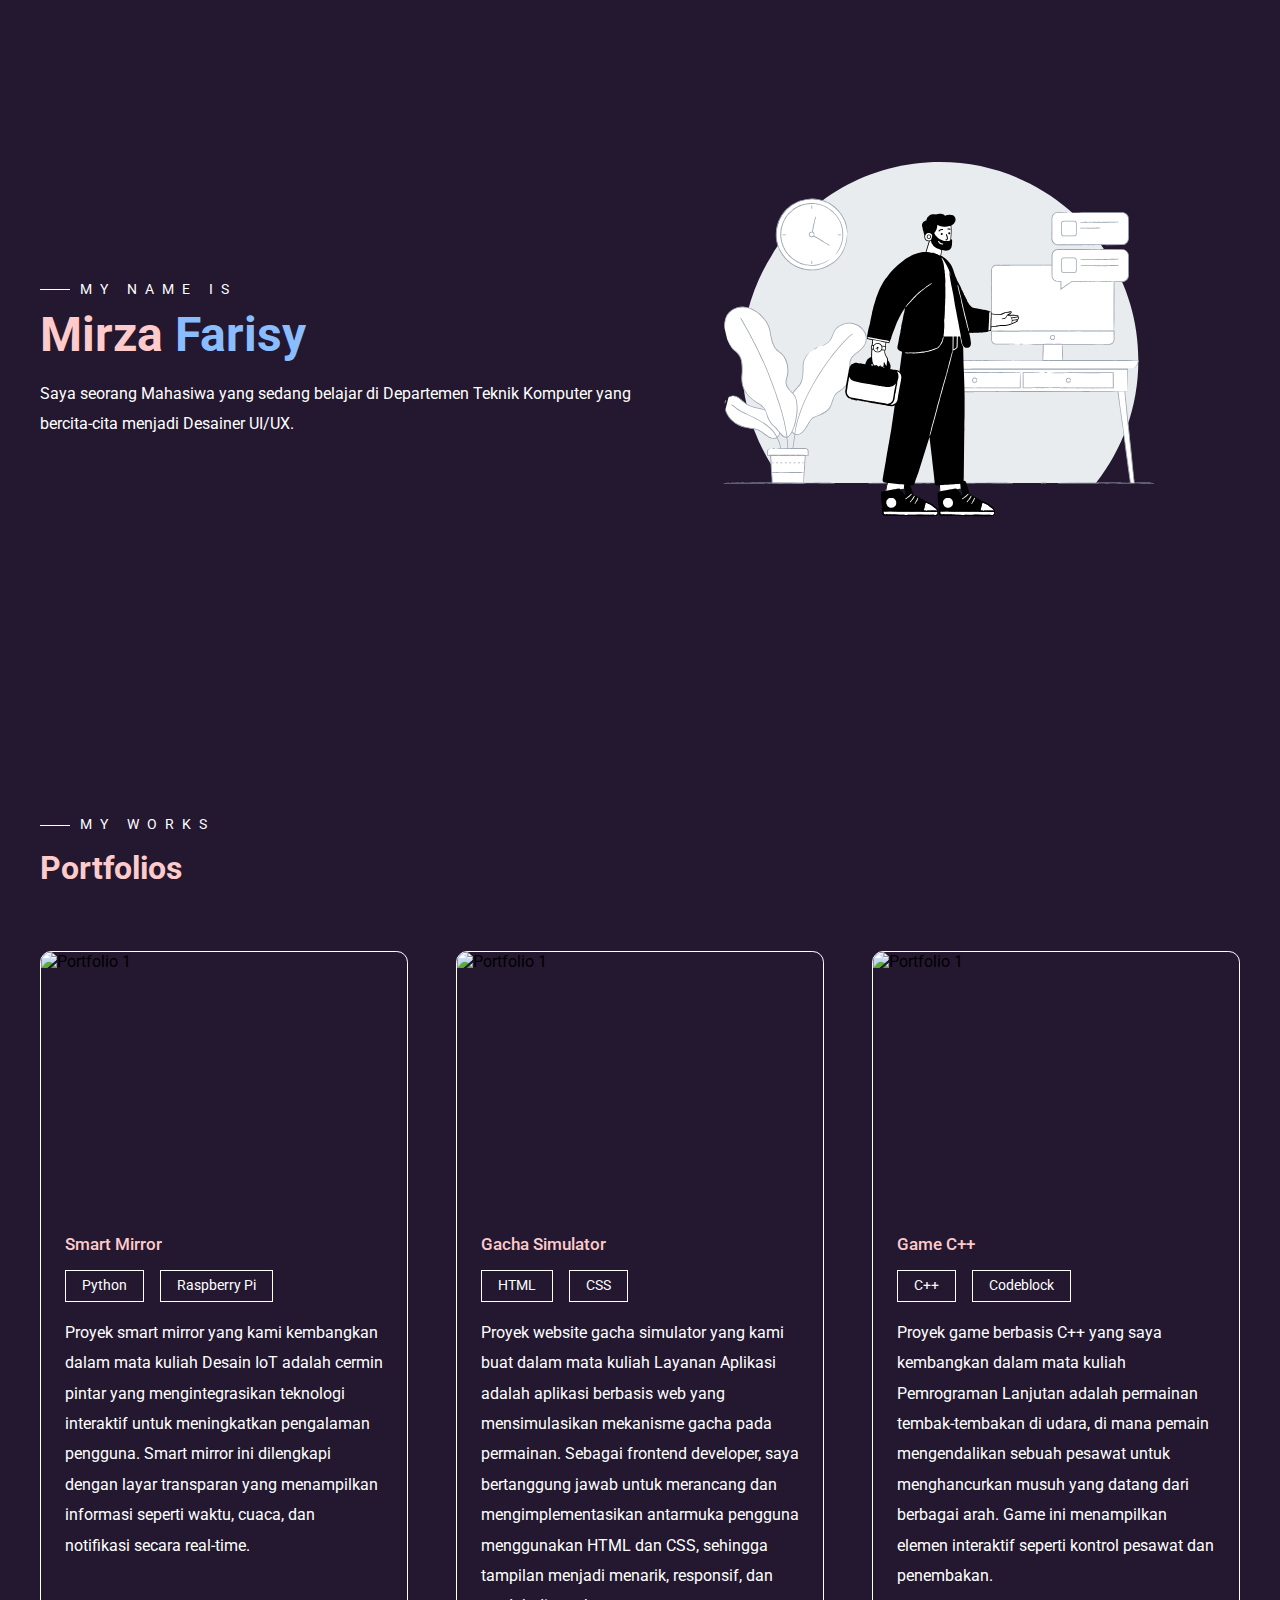
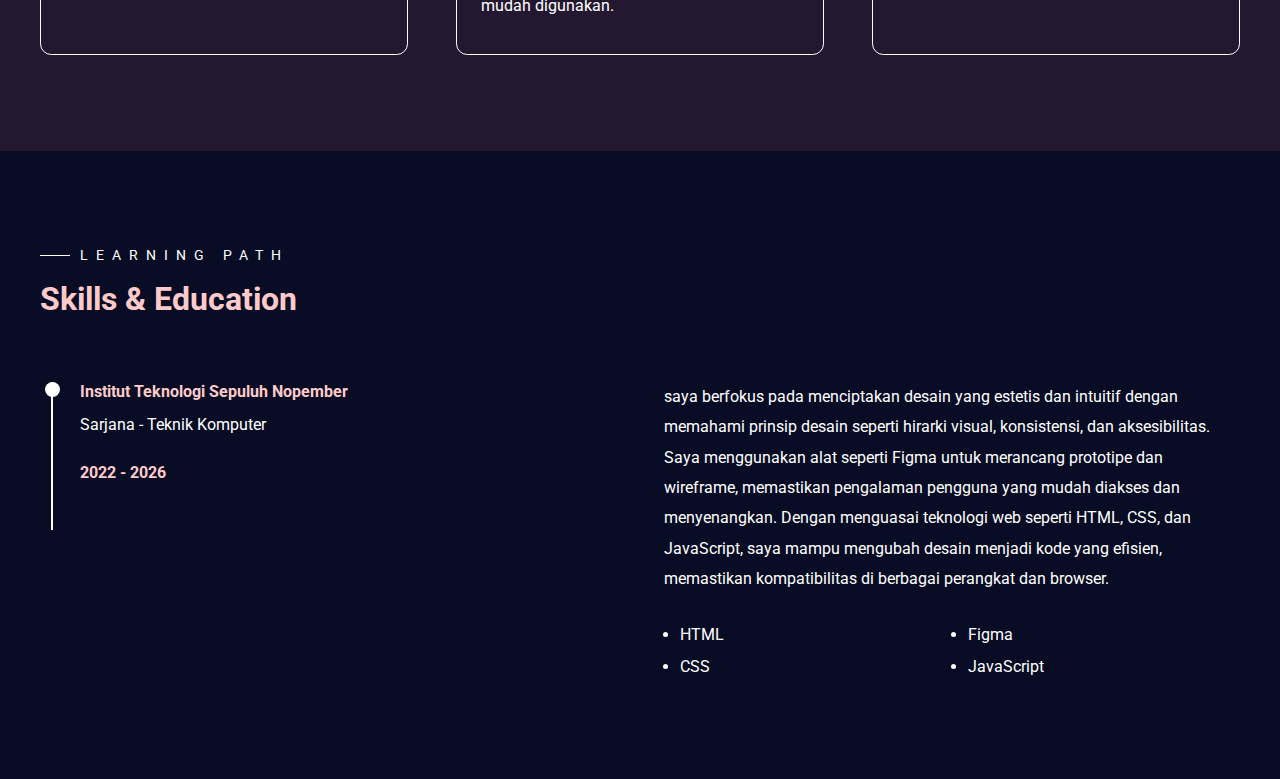
==== index.html @ b28efda4 "Add files via upload" ====
<!DOCTYPE html>
<html lang="en">
  <head>
    <meta charset="UTF-8" />
    <meta name="viewport" content="width=device-width, initial-scale=1.0" />
    <link rel="stylesheet" href="portofolio sementara.css" />
    <link rel="stylesheet" href="portofolio sementara2.css" />
    <title>Dimas Abimanyu - Software Engineer</title>
  </head>
  <body>
    <!-- Header -->
    <header>
      <div class="main-container">
        <div class="nav">
          <div class="logo">
            <a href="/"></a>
          </div>

          

          <div class="burger">
            <div class="line-1"></div>
            <div class="line-2"></div>
            <div class="line-3"></div>
          </div>
        </div>

        <section id="hero">
          <div class="hero-left">
            <h3 class="pre-title">My name is</h3>
            <h1 class="hero-name">Mirza <span>Farisy</span></h1>
            <p>
              Saya seorang Mahasiwa yang sedang belajar di 
              Departemen Teknik Komputer yang 
              bercita-cita menjadi Desainer UI/UX.
            </p>
          </div>

          <div class="hero-right">
            <img src="hero.svg" alt="Person Standing" />
          </div>
        </section>
      </div>
    </header>
    <!-- End Header -->

  

    <!-- Portfolios -->
    <section id="portfolios">
      <div class="portfolios main-container">
        <h3 class="pre-title">My Works</h3>
        <h1 class="section-title">Portfolios</h1>

        <div class="grid-3">
          <!-- Portfolio 1 -->
          <div class="portfolio">
            <div class="portfolio-cover">
              <img
                src="./images/portfolios/portfolio-1.png"
                alt="Portfolio 1"
              />
            </div>
            <div class="portfolio-info">
              <div class="portfolio-title">
                <h4>Smart Mirror</h4>
                <a href="/" class="portfolio-link"></a>
              </div>
              <div class="portfolio-tags">
                <div>Python</div>
                <div>Raspberry Pi</div>
              </div>
              <p>
                Proyek smart mirror yang kami kembangkan dalam mata kuliah Desain IoT adalah cermin pintar yang mengintegrasikan teknologi 
                interaktif untuk meningkatkan pengalaman pengguna. Smart mirror ini dilengkapi dengan layar transparan yang menampilkan informasi 
                seperti waktu, cuaca, dan notifikasi secara real-time.
              </p>
            </div>
          </div>

          <!-- Portfolio 2 -->
          <div class="portfolio">
            <div class="portfolio-cover">
              <img
                src="./images/portfolios/portfolio-2.png"
                alt="Portfolio 1"
              />
            </div>
            <div class="portfolio-info">
              <div class="portfolio-title">
                <h4>Gacha Simulator</h4>
                <a href="/" class="portfolio-link"></a>
              </div>
              <div class="portfolio-tags">
                <div>HTML</div>
                <div>CSS</div>
              </div>
              <p>
                Proyek website gacha simulator yang kami buat dalam mata kuliah Layanan Aplikasi adalah aplikasi berbasis 
                web yang mensimulasikan mekanisme gacha pada permainan. Sebagai frontend developer, saya bertanggung jawab untuk merancang 
                dan mengimplementasikan antarmuka pengguna menggunakan HTML dan CSS, sehingga tampilan menjadi menarik, responsif, dan mudah digunakan.
              </p>
            </div>
          </div>

          <!-- Portfolio 3 -->
          <div class="portfolio">
            <div class="portfolio-cover">
              <img
                src="./images/portfolios/portfolio-3.jpeg"
                alt="Portfolio 1"
              />
            </div>
            <div class="portfolio-info">
              <div class="portfolio-title">
                <h4>Game C++</h4>
                <a href="/" class="portfolio-link"></a>
              </div>
              <div class="portfolio-tags">
                <div>C++</div>
                <div>Codeblock</div>
              </div>
              <p>
                Proyek game berbasis C++ yang saya kembangkan dalam mata kuliah Pemrograman Lanjutan adalah permainan tembak-tembakan di udara, di mana pemain mengendalikan sebuah 
                pesawat untuk menghancurkan musuh yang datang dari berbagai arah. Game ini menampilkan elemen interaktif seperti kontrol pesawat dan penembakan.
              </p>
            </div>
          </div>
        </div>
      </div>
    </section>
    <!-- End Portfolios -->

    <!-- Skills & Education -->
    <section id="skills">
      <div class="skills main-container">
        <h3 class="pre-title">Learning Path</h3>
        <h1 class="section-title">Skills & Education</h1>

        <div class="skills-grid">
          <div class="skills-left">
            <div class="education">
              <div class="line">
                <div></div>
              </div>
              <div class="education-info">
                <h4 class="education-title">Institut Teknologi Sepuluh Nopember</h4>
                <p>Sarjana - Teknik Komputer</p>
                <h4 class="education-years">2022 - 2026</h4>
              </div>
            </div>
          </div>

          <div class="skills-right">
            <p>
              saya berfokus pada menciptakan desain yang estetis dan intuitif dengan memahami prinsip desain seperti hirarki visual, konsistensi, dan 
              aksesibilitas. Saya menggunakan alat seperti Figma untuk merancang prototipe dan wireframe, memastikan pengalaman pengguna yang 
              mudah diakses dan menyenangkan. Dengan menguasai teknologi web seperti HTML, CSS, dan JavaScript, saya mampu mengubah desain menjadi kode yang efisien, 
              memastikan kompatibilitas di berbagai perangkat dan browser.
            </p>

            <div class="skills-list">
              <ul>
                <li>HTML</li>
                <li>CSS</li>
              </ul>

              <ul>
                <li>Figma</li>
                <li>JavaScript</li>
              </ul>
            </div>
          </div>
        </div>
      </div>
    </section>
    <!-- End Skills & Education  -->

  
    <!-- End Contact -->

 

    <script src="portofolio sementara.js"></script>
  </body>
</html>
---- portofolio sementara.css ----
@import url("https://fonts.googleapis.com/css2?family=Roboto:wght@300;400;500;700;900&display=swap");

:root {
  --primaryTextColor: #ffcaca; /* Untuk title atau judul */
  --secondaryTextColor: #ffffff; /* Untuk text biasa seperti paragraph contohnya */

  --borderColor: #ffffff;
  --lineColor: #ffffff; /* untuk line di pre-title */

  --primaryBackgroundColor: #130820ee;
  --secondaryBackgroundColor: #080c24;
  --thirdBackgroundColor: #f5f3fe;

  --primaryIconColor: #8abdff;
  --primaryIconColorHover: #5d51e8;

  --sectionPadding: 6rem 0;

  --itemBorderRadius: 0.7rem;
}

* {
  margin: 0;
  padding: 0;
  box-sizing: border-box;
  scroll-behavior: smooth;
}

body {
  font-family: "Roboto", sans-serif;
  background-color: var(--primaryBackgroundColor);
}

h1,
h2,
h3,
h4,
h5,
h6,
strong {
  color: var(--primaryTextColor);
}

p {
  font-size: 1rem; /* 16 px */
  line-height: 1.9rem; /*30.4 px */
}

p,
span,
label,
input,
textarea,
li {
  color: var(--secondaryTextColor);
}

a {
  text-decoration: none;
}

/* End Preparation */

.main-container {
  width: 1200px;
  margin: 0 auto;
}

@media screen and (max-width: 1200px) {
  .main-container {
    width: 90%;
  }
}

/* Buttons */


/* Titles */
.section-title {
  margin: 1rem 0 4rem;
  font-size: 2rem;
}

.pre-title {
  text-transform: uppercase;
  letter-spacing: 0.5rem;
  color: var(--secondaryTextColor);
  position: relative;
  padding-left: 40px;
  width: fit-content;
  font-weight: 400;
  font-size: 0.9rem;
}

.pre-title::before {
  content: "";
  width: 30px;
  height: 1px;
  background: var(--lineColor);
  position: absolute;
  display: block;
  left: 0;
  top: 50%;
}

/* Layouts */
.grid-3 {
  display: grid;
  /* grid-template-columns: 1fr 1fr 1fr; use this first, use code below when its time for explaining responsive design part */
  grid-template-columns: repeat(auto-fit, minmax(250px, 1fr));
  gap: 3rem;
}

/* --- Logo and Navigation Menu --- */


/* Logo */


/* Navigation Menu */


/* Burger - Save for later on video */
.burger div {
  width: 25px;
  height: 2px;
  background-color: #000;
  margin: 7px;
  transition: all 0.3s;
  z-index: 99;
}

.burger {
  display: none;
  z-index: 99;
  position: fixed;
  top: 33px;
  right: 35px;
}

/* Hero Section */
#hero {
  height: 720px;
  display: grid;
  grid-template-columns: 1fr 1fr;
  /* We're not going to use automatic template columns, because we need to know when the columns is go below. So we can exchange the order of the element */
  align-items: center;
}

.hero-name {
  font-size: 3rem;
  font-weight: 700;
  margin: 0.5rem 0 1rem;
}

.hero-name span {
  color: var(--primaryIconColor) !important;
}

.hero-right img {
  width: 90%;
}

.hero-right {
  display: flex;
  justify-content: center;
}

/* Services Section */


/* Portfolios */
#portfolios {
  padding: var(--sectionPadding);
}

.portfolio {
  border-radius: var(--itemBorderRadius);
  overflow: hidden; /* supaya gambar yang diatas itu dia ngikut border radiusnya, karena yang dikasih border radius disini adalah div portfolio ini */
  border: 1px solid var(--borderColor);
}

.portfolio-cover {
  height: 250px;
}

.portfolio img {
  width: 100%;
  height: 100%;
  object-fit: cover;
}

.portfolio-info {
  padding: 2rem 1.5rem;
}

.portfolio-title {
  display: flex;
  justify-content: space-between;
  align-items: center;
  gap: 1rem;
}

.portfolio h4 {
  font-weight: 500;
  font-size: 1.05rem;
}

.portfolio-title a svg:hover {
  fill: var(--primaryIconColor);
}

.portfolio-title a svg {
  transition: 0.2s ease-in-out;
}

.portfolio-tags {
  display: flex;
  gap: 1rem;
  margin: 1rem 0;
}

.portfolio-tags div {
  font-size: 0.9rem;
  border: 1px solid var(--borderColor);
  padding: 0.4rem 1rem;
  color: var(--secondaryTextColor);
}

.portfolio-tags div {
  font-size: 0.9rem;
  border: 1px solid var(--borderColor);
  padding: 0.4rem 1rem;
  color: var(--secondaryTextColor);
}

/* Skills and Education */
#skills {
  padding: var(--sectionPadding);
  background: var(--secondaryBackgroundColor);
}

.skills-grid {
  display: grid;
  /* grid-template-columns: 40% 60%; */
  grid-template-columns: repeat(auto-fit, minmax(350px, 1fr));
  gap: 3rem;
}

.education {
  display: flex;
  gap: 1rem;
}

.education .line {
  padding: 0 0.7rem;
}

.education .line div {
  width: 2px;
  height: 100%;
  background: var(--borderColor);
  position: relative;
}

.education-info p {
  margin: 0.6rem 0 1.4rem;
}

.education-years {
  margin-bottom: 3rem;
}

/* The dot on the line */
.education .line div:before {
  content: "";
  width: 15px;
  height: 15px;
  background: var(--borderColor);
  border-radius: 50%;
  position: absolute;
  left: -6px;
}

/* Right side of Skills */
.skills-list {
  display: grid;
  grid-template-columns: 1fr 1fr;
  margin-top: 1.5rem;
}

.skills-right ul {
  line-height: 2rem;
  padding: 0 1rem;
}

/* Contact Section */


/* Contact Section - Right Side */

/* Footer Section */
---- portofolio sementara2.css ----
@media screen and (max-width: 1000px) {
  p {
    font-size: 0.9rem;
    line-height: 1.8;
  }

  .grid-3 {
    gap: 1rem;
  }

  .skills-right ul li {
    font-size: 0.9rem;
  }
}

@media screen and (max-width: 825px) {
  /* Burger */
  .burger {
    display: block;
    cursor: pointer;
  }

  .toggle-burger .line-1 {
    transform: rotate(-45deg) translate(-5px, 7px);
  }

  .toggle-burger .line-2 {
    opacity: 0;
  }

  .toggle-burger .line-3 {
    transform: rotate(45deg) translate(-5px, -7px);
  }

  /* Navigation */
  nav {
    position: fixed;
    width: 50%;
    right: 0;
    top: 0;
    height: 100vh;
    flex-direction: column;
    background: var(--primaryBackgroundColor);
    border-left: 1px solid var(--borderColor);
    z-index: 9;
    transform: translateX(100%);
    transition: 0.2s ease-in-out;
  }

  nav ul {
    height: 100vh;
    align-items: center;
    flex-direction: column;
    justify-content: center;
  }

  .nav-active {
    transform: translateX(0);
  }
  /* End of Navigation */

  :root {
    --sectionPadding: 4rem 0;
  }

  /* Titles */
  .section-title {
    font-size: 1.6rem;
    margin: 0.6rem 0 2.5rem;
  }

  .pre-title {
    font-size: 0.8rem;
  }

  /* Hero Section */
  #hero {
    grid-template-columns: 1fr;
    height: fit-content;
  }

  .hero-right {
    order: -1;
  }

  .hero-right img {
    width: 70%;
  }

  .hero-left {
    text-align: center;
    padding-bottom: 5rem;
  }

  .hero-left .pre-title {
    margin: 0 auto;
  }

  .hero-name {
    font-size: 2.3rem;
    margin-bottom: 0.5rem;
  }

  /* Skills Section */
  .skills-grid {
    gap: 1rem;
  }

  /* Footer */
  footer {
    padding: 2rem 0;
  }
}

/* Mobile Size */
@media screen and (max-width: 640px) {
  /* Titles */
  .section-title {
    font-size: 1.3rem;
  }

  .pre-title {
    font-size: 0.7rem;
  }
}
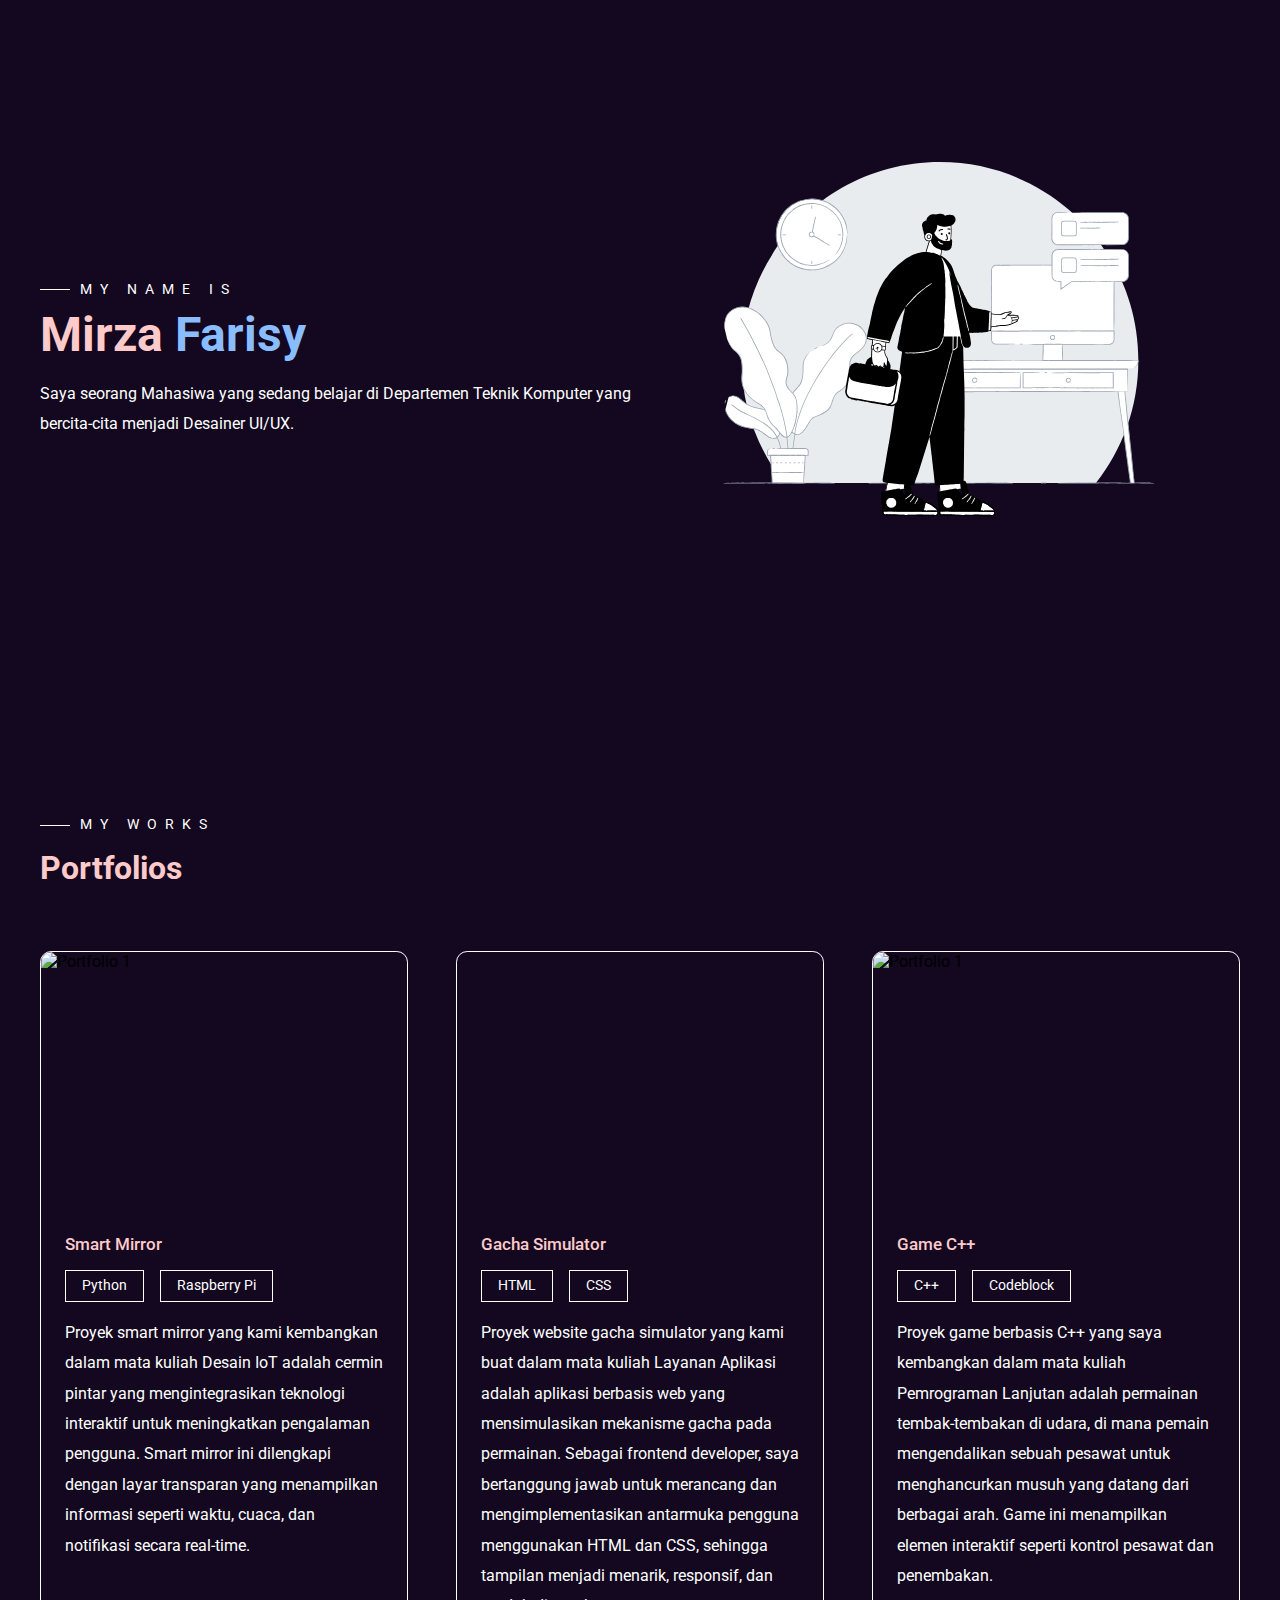
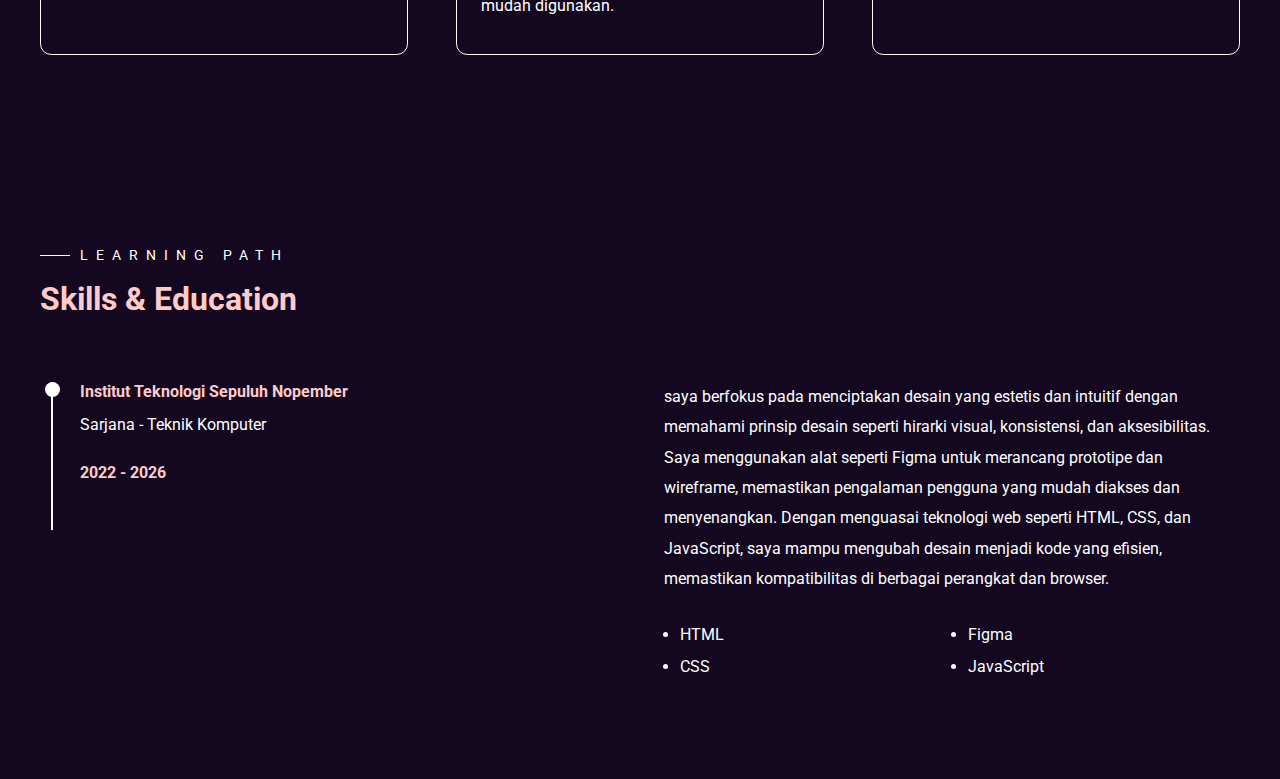
==== commit c772b3e9: "add video" ====
--- a/index.html
+++ b/index.html
@@ -5,7 +5,7 @@
     <meta name="viewport" content="width=device-width, initial-scale=1.0" />
     <link rel="stylesheet" href="portofolio sementara.css" />
     <link rel="stylesheet" href="portofolio sementara2.css" />
-    <title>Dimas Abimanyu - Software Engineer</title>
+    <title>Portofolio Sementara</title>
   </head>
   <body>
     <!-- Header -->
@@ -81,10 +81,11 @@
           <!-- Portfolio 2 -->
           <div class="portfolio">
             <div class="portfolio-cover">
-              <img
-                src="./images/portfolios/portfolio-2.png"
+              <video autoplay muted loop>
+                <source src="Gacha Simulator Web.mov">
                 alt="Portfolio 1"
-              />
+              </video>
+            
             </div>
             <div class="portfolio-info">
               <div class="portfolio-title">
@@ -107,7 +108,7 @@
           <div class="portfolio">
             <div class="portfolio-cover">
               <img
-                src="./images/portfolios/portfolio-3.jpeg"
+                src="thumbnail game c++ 2.png"
                 alt="Portfolio 1"
               />
             </div>
--- a/portofolio sementara.css
+++ b/portofolio sementara.css
@@ -7,8 +7,8 @@
   --borderColor: #ffffff;
   --lineColor: #ffffff; /* untuk line di pre-title */
 
-  --primaryBackgroundColor: #130820ee;
-  --secondaryBackgroundColor: #080c24;
+  --primaryBackgroundColor: #130820;
+  --secondaryBackgroundColor: #130820;
   --thirdBackgroundColor: #f5f3fe;
 
   --primaryIconColor: #8abdff;
@@ -190,6 +190,13 @@
   object-fit: cover;
 }
 
+.portfolio video {
+  width: 100%;
+  height: 100%;
+  object-fit: var(--primaryIconColorHover);
+}
+
+
 .portfolio-info {
   padding: 2rem 1.5rem;
 }
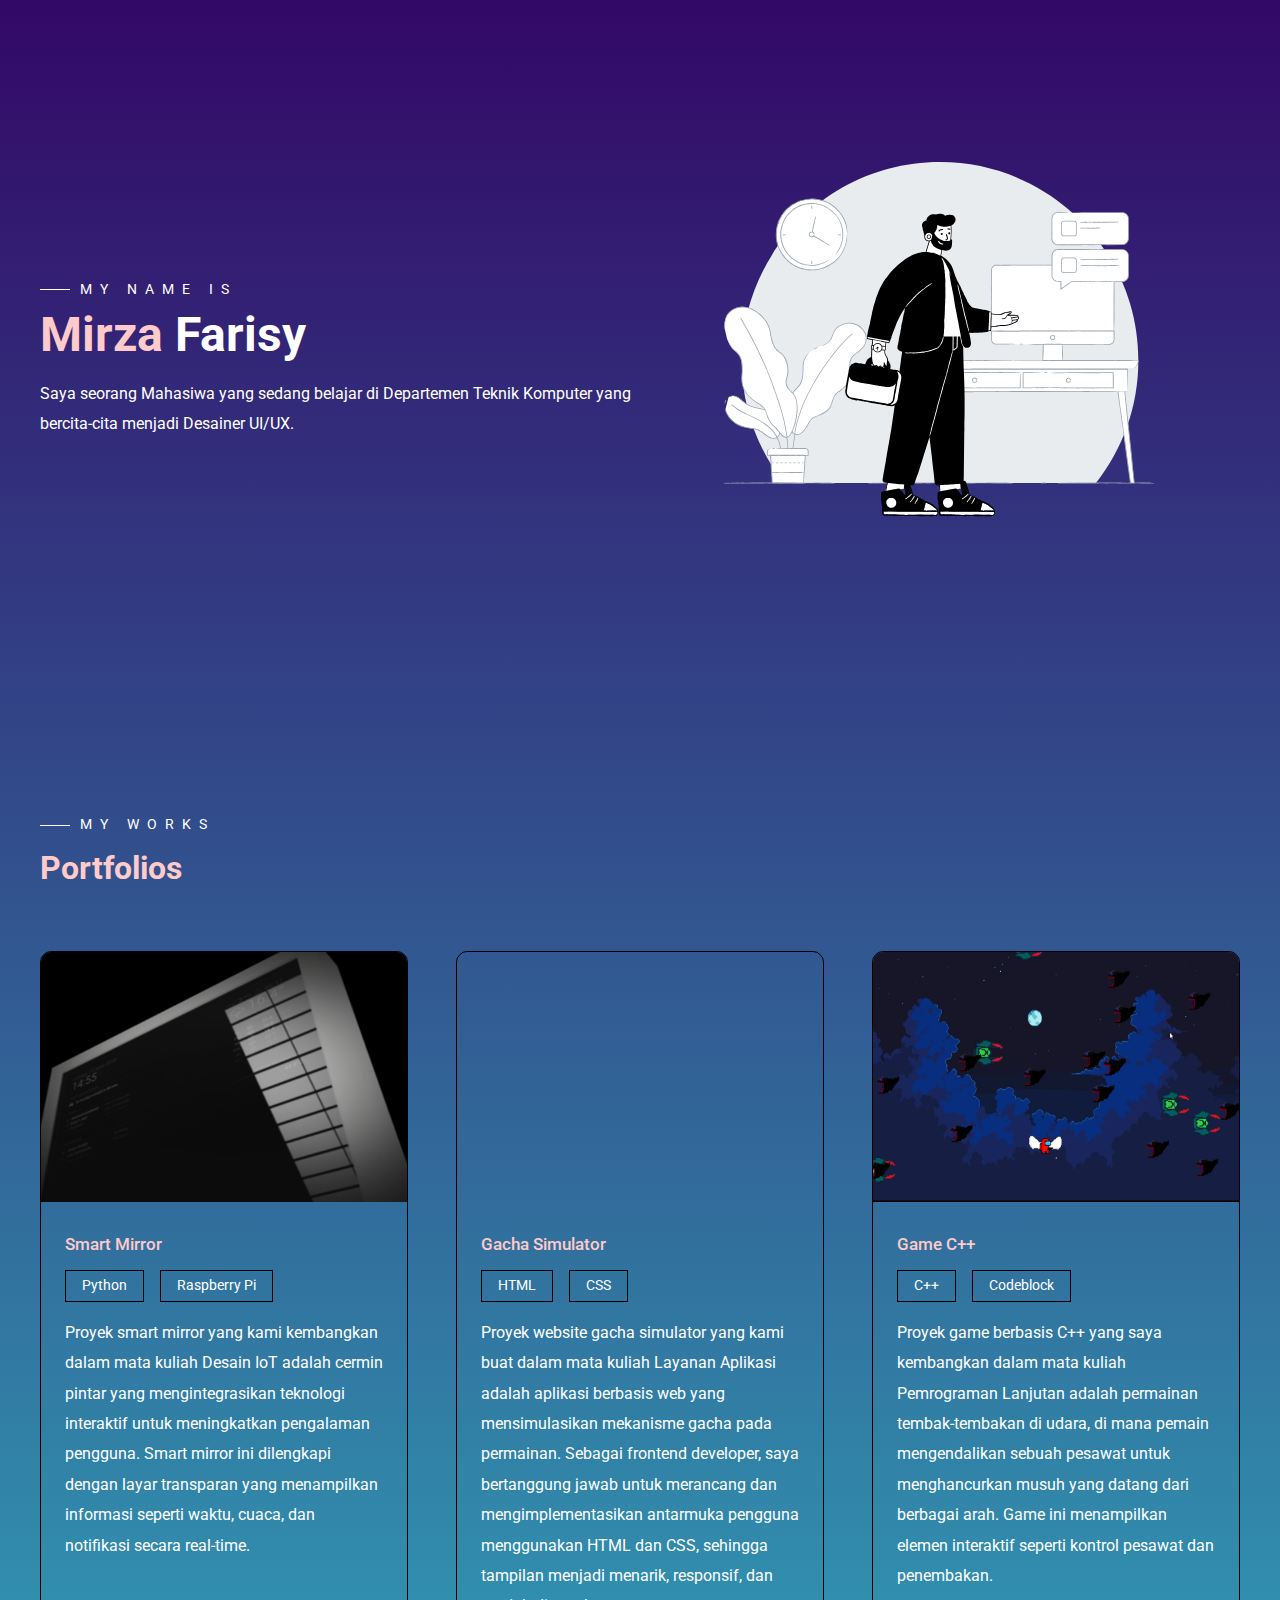
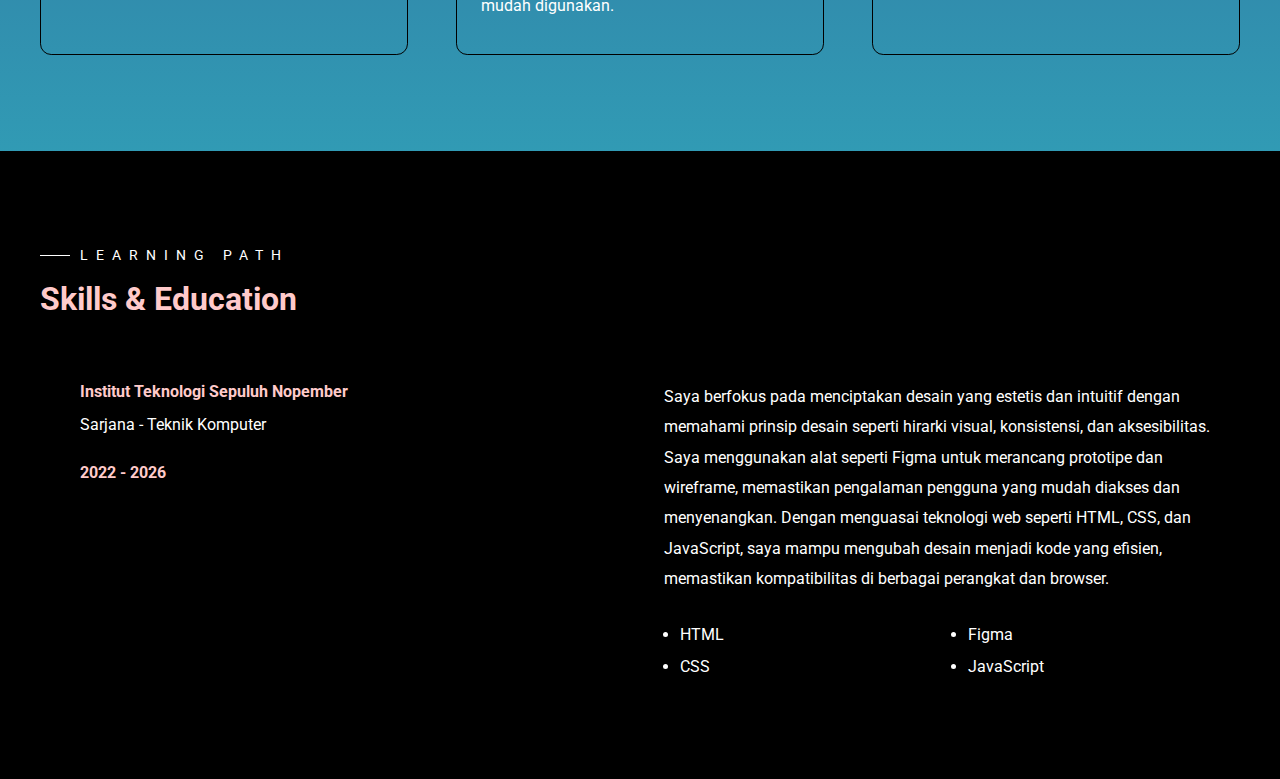
==== commit f1a5f9a4: "Add files via upload" ====
--- a/index.html
+++ b/index.html
@@ -57,7 +57,7 @@
           <div class="portfolio">
             <div class="portfolio-cover">
               <img
-                src="./images/portfolios/portfolio-1.png"
+                src="smartmirror.jpg"
                 alt="Portfolio 1"
               />
             </div>
@@ -153,10 +153,12 @@
           </div>
 
           <div class="skills-right">
-            <p>
-              saya berfokus pada menciptakan desain yang estetis dan intuitif dengan memahami prinsip desain seperti hirarki visual, konsistensi, dan 
-              aksesibilitas. Saya menggunakan alat seperti Figma untuk merancang prototipe dan wireframe, memastikan pengalaman pengguna yang 
-              mudah diakses dan menyenangkan. Dengan menguasai teknologi web seperti HTML, CSS, dan JavaScript, saya mampu mengubah desain menjadi kode yang efisien, 
+            <p>        
+              Saya berfokus pada menciptakan desain yang estetis dan intuitif dengan memahami 
+              prinsip desain seperti hirarki visual, konsistensi, dan aksesibilitas. Saya menggunakan 
+              alat seperti Figma untuk merancang prototipe dan wireframe, memastikan pengalaman pengguna yang 
+              mudah diakses dan menyenangkan. Dengan menguasai teknologi web seperti HTML, CSS, dan JavaScript, 
+              saya mampu mengubah desain menjadi kode yang efisien, 
               memastikan kompatibilitas di berbagai perangkat dan browser.
             </p>
 
--- a/portofolio sementara.css
+++ b/portofolio sementara.css
@@ -4,14 +4,14 @@
   --primaryTextColor: #ffcaca; /* Untuk title atau judul */
   --secondaryTextColor: #ffffff; /* Untuk text biasa seperti paragraph contohnya */
 
-  --borderColor: #ffffff;
+  --borderColor: #000000;
   --lineColor: #ffffff; /* untuk line di pre-title */
 
   --primaryBackgroundColor: #130820;
-  --secondaryBackgroundColor: #130820;
+  --secondaryBackgroundColor: #000000;
   --thirdBackgroundColor: #f5f3fe;
 
-  --primaryIconColor: #8abdff;
+  --primaryIconColor: #ffffff;
   --primaryIconColorHover: #5d51e8;
 
   --sectionPadding: 6rem 0;
@@ -28,7 +28,7 @@
 
 body {
   font-family: "Roboto", sans-serif;
-  background-color: var(--primaryBackgroundColor);
+  background-image: linear-gradient(to top, #30cfd0 0%, #330867 100%);
 }
 
 h1,
@@ -187,13 +187,14 @@
 .portfolio img {
   width: 100%;
   height: 100%;
-  object-fit: cover;
+  object-fit: fill;
 }
 
 .portfolio video {
   width: 100%;
   height: 100%;
-  object-fit: var(--primaryIconColorHover);
+  display: flex;
+  object-fit: fill;
 }
 
 
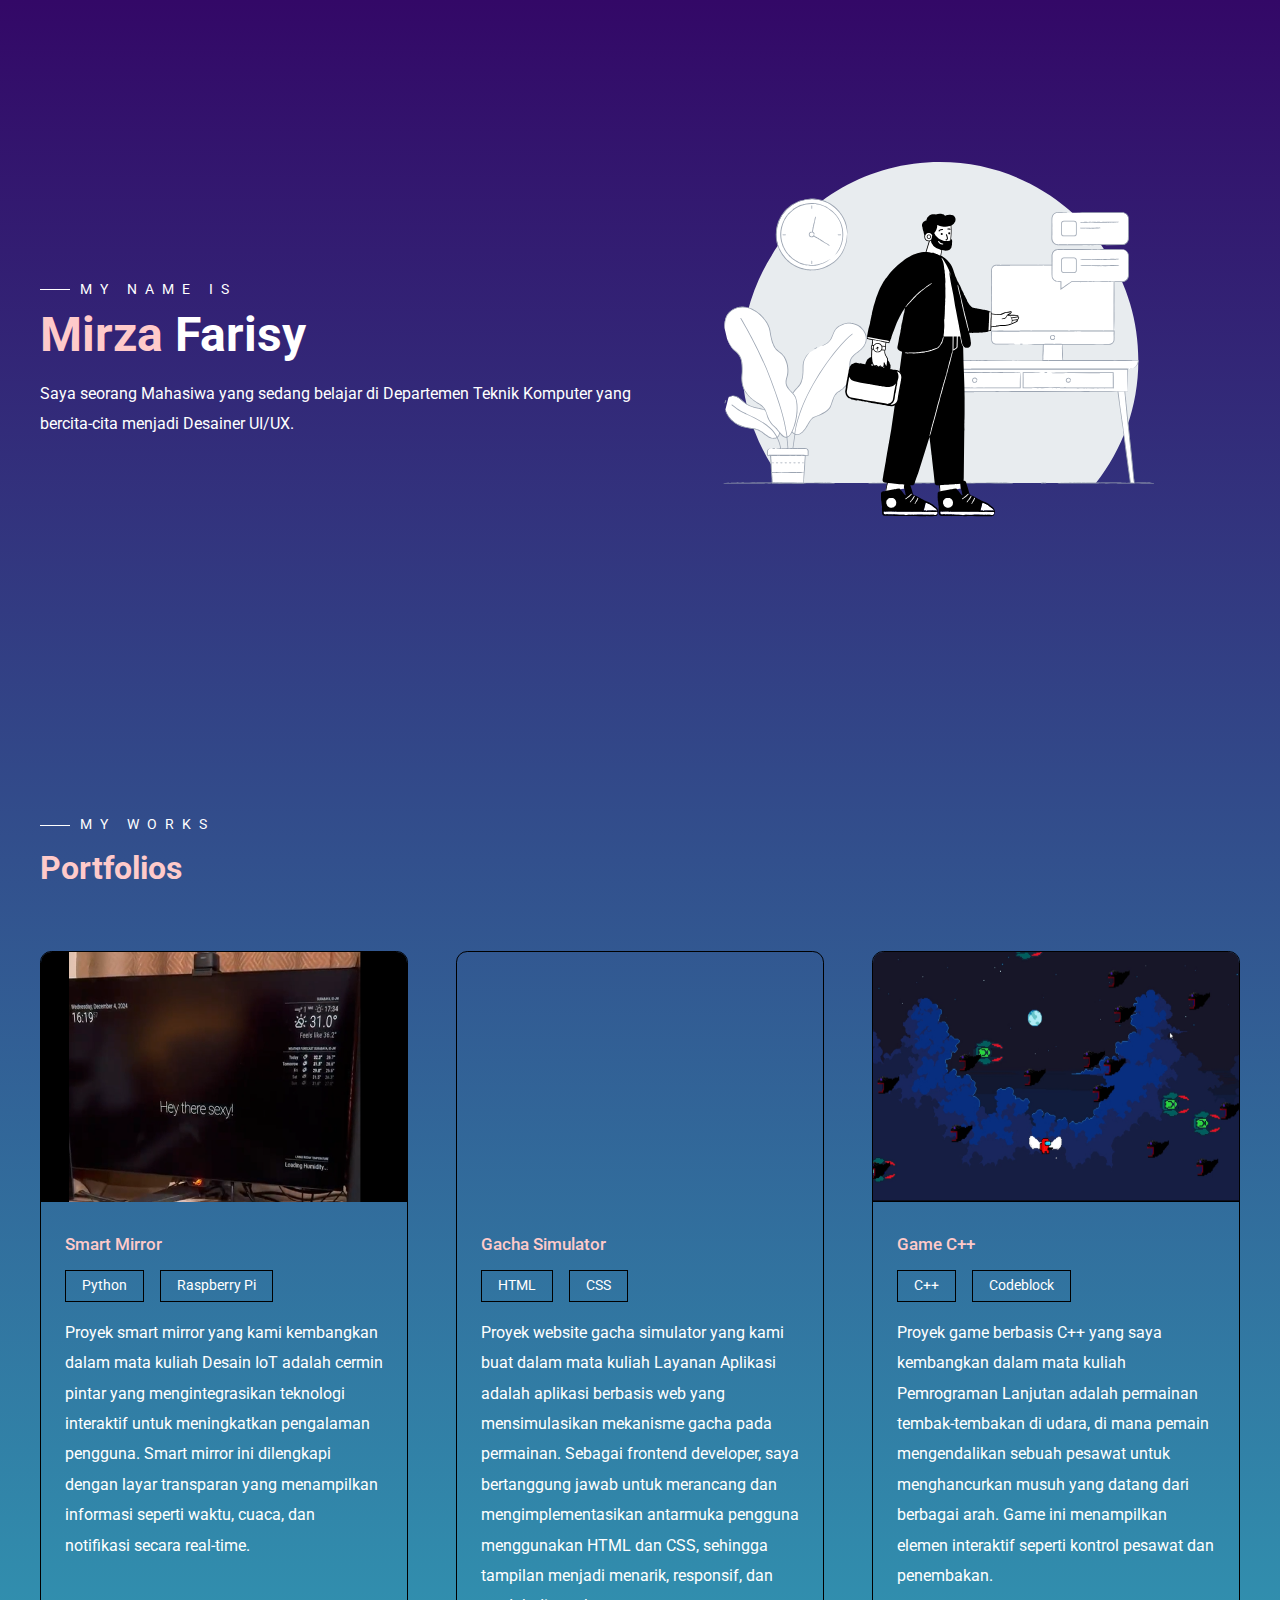
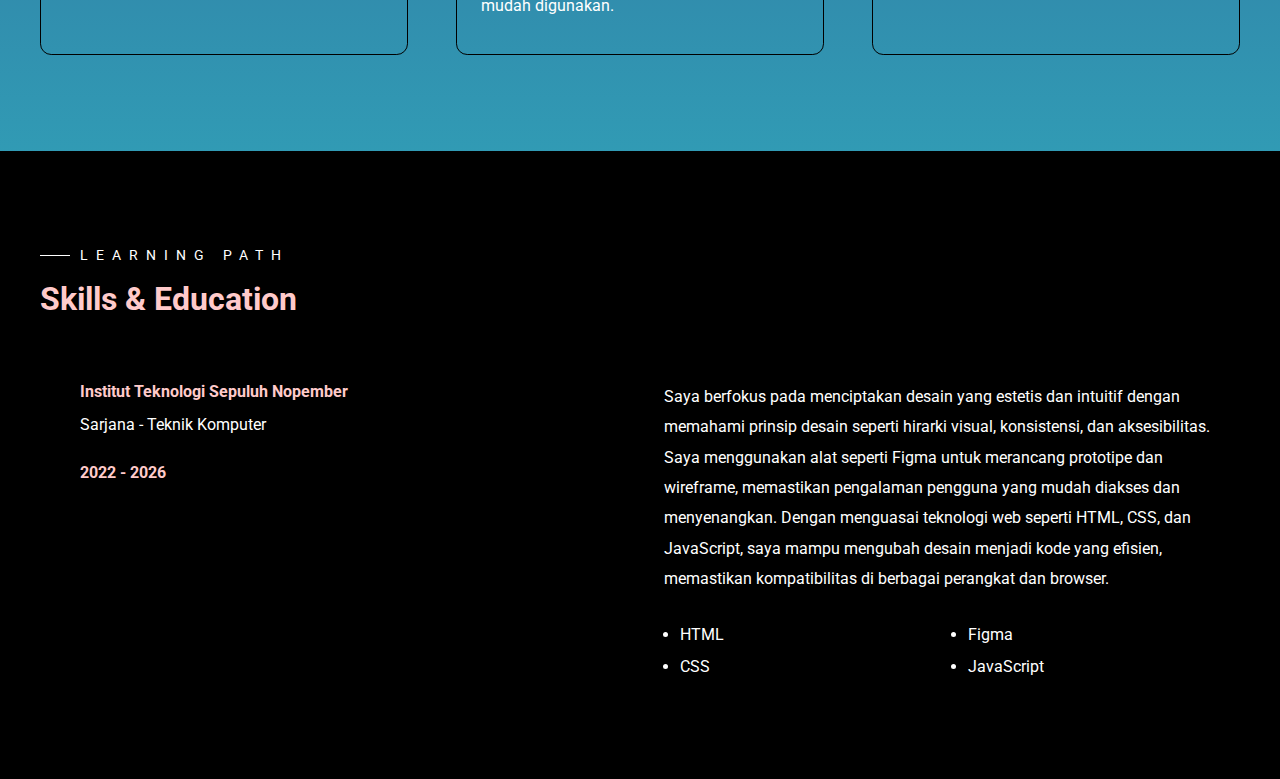
==== commit b86af0bf: "Add files via upload" ====
--- a/index.html
+++ b/index.html
@@ -57,7 +57,7 @@
           <div class="portfolio">
             <div class="portfolio-cover">
               <img
-                src="smartmirror.jpg"
+                src="smart mirror.png"
                 alt="Portfolio 1"
               />
             </div>
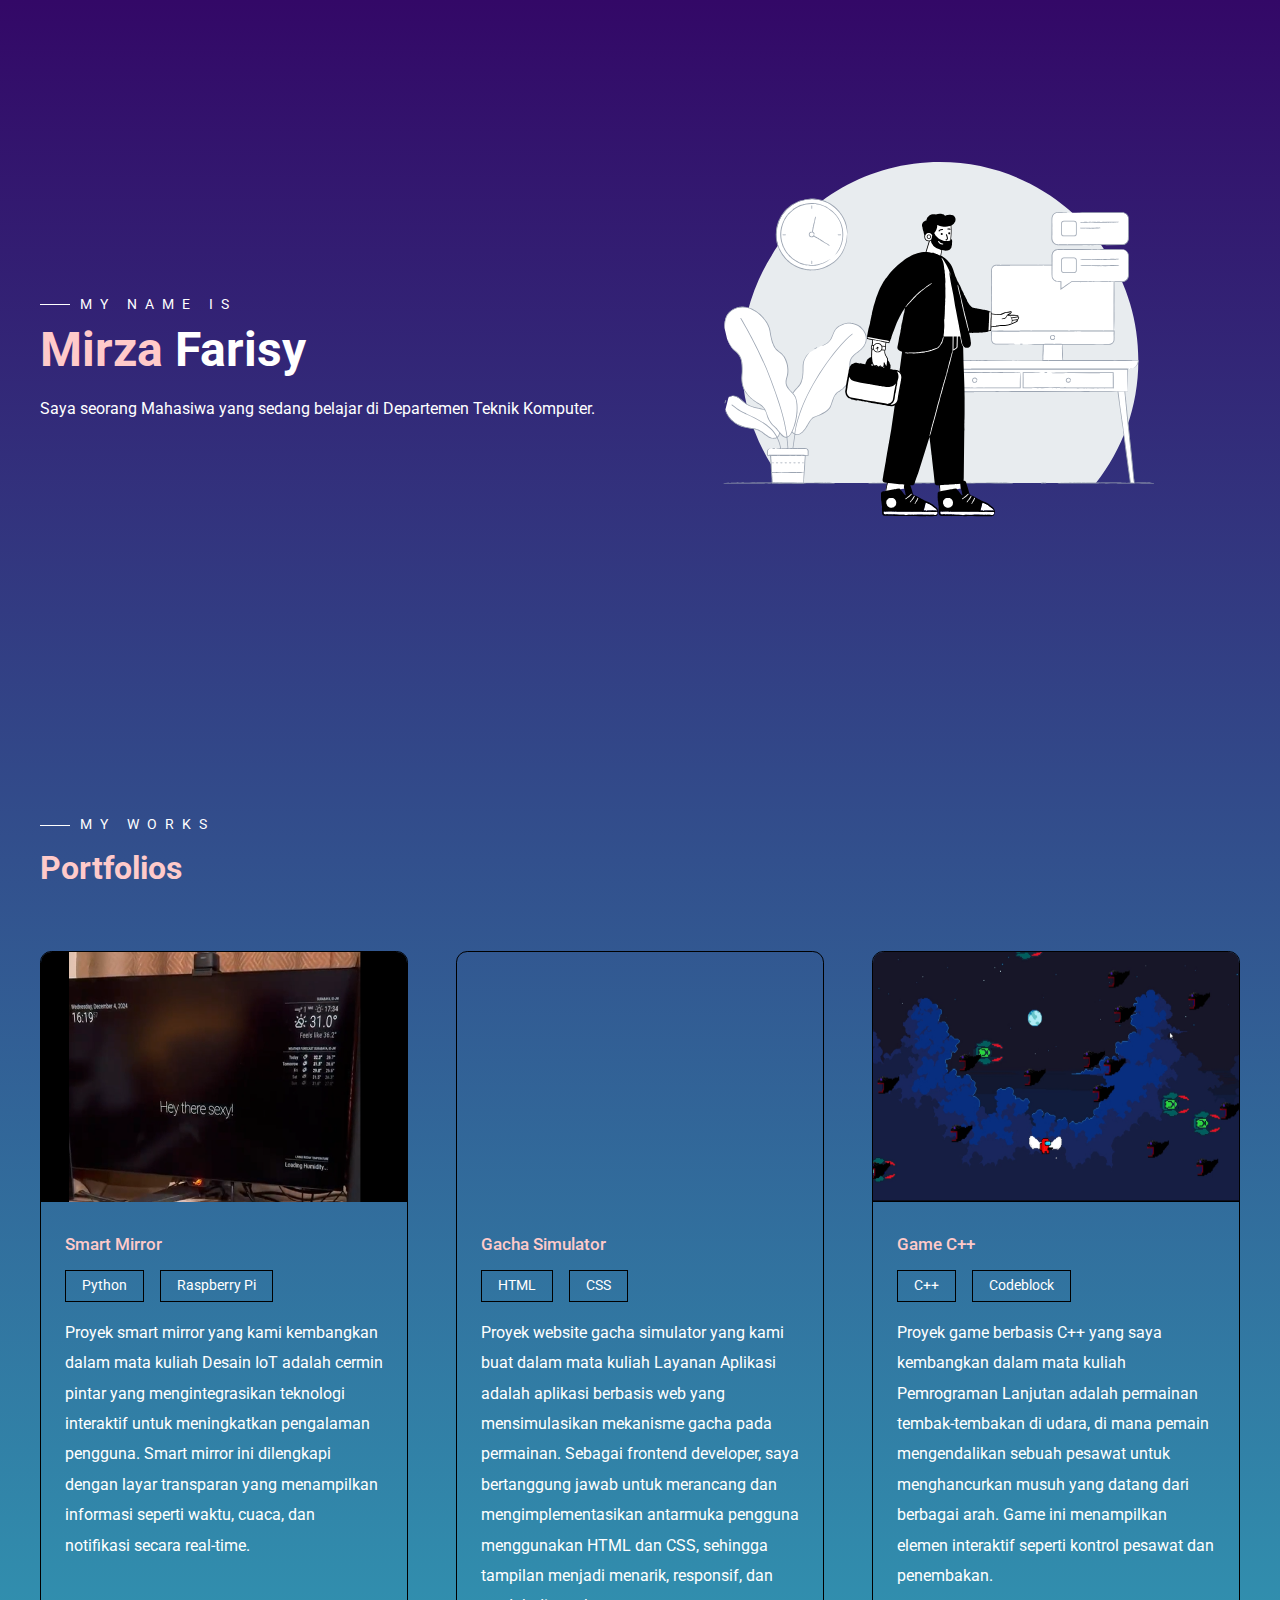
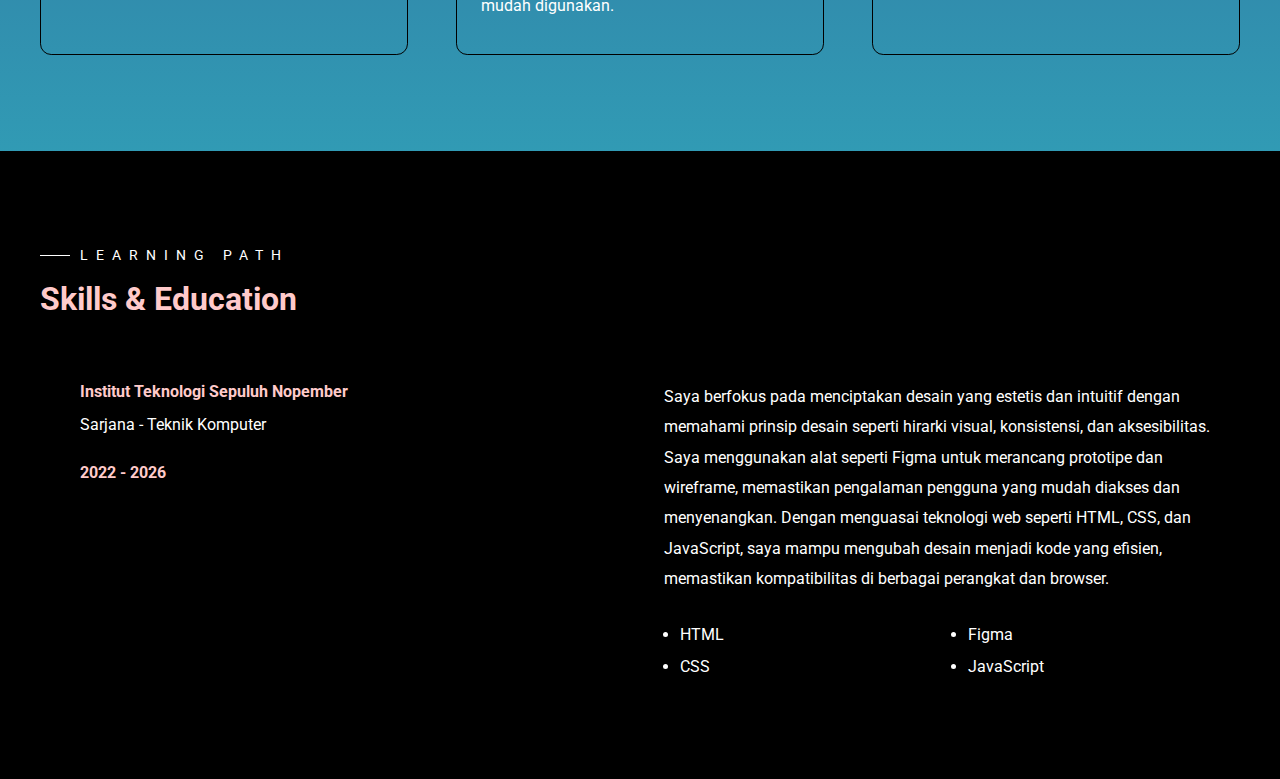
==== commit 8b285ca6: "Update index.html" ====
--- a/index.html
+++ b/index.html
@@ -31,8 +31,7 @@
             <h1 class="hero-name">Mirza <span>Farisy</span></h1>
             <p>
               Saya seorang Mahasiwa yang sedang belajar di 
-              Departemen Teknik Komputer yang 
-              bercita-cita menjadi Desainer UI/UX.
+              Departemen Teknik Komputer.
             </p>
           </div>
 
@@ -186,4 +185,4 @@
 
     <script src="portofolio sementara.js"></script>
   </body>
-</html>+</html>
